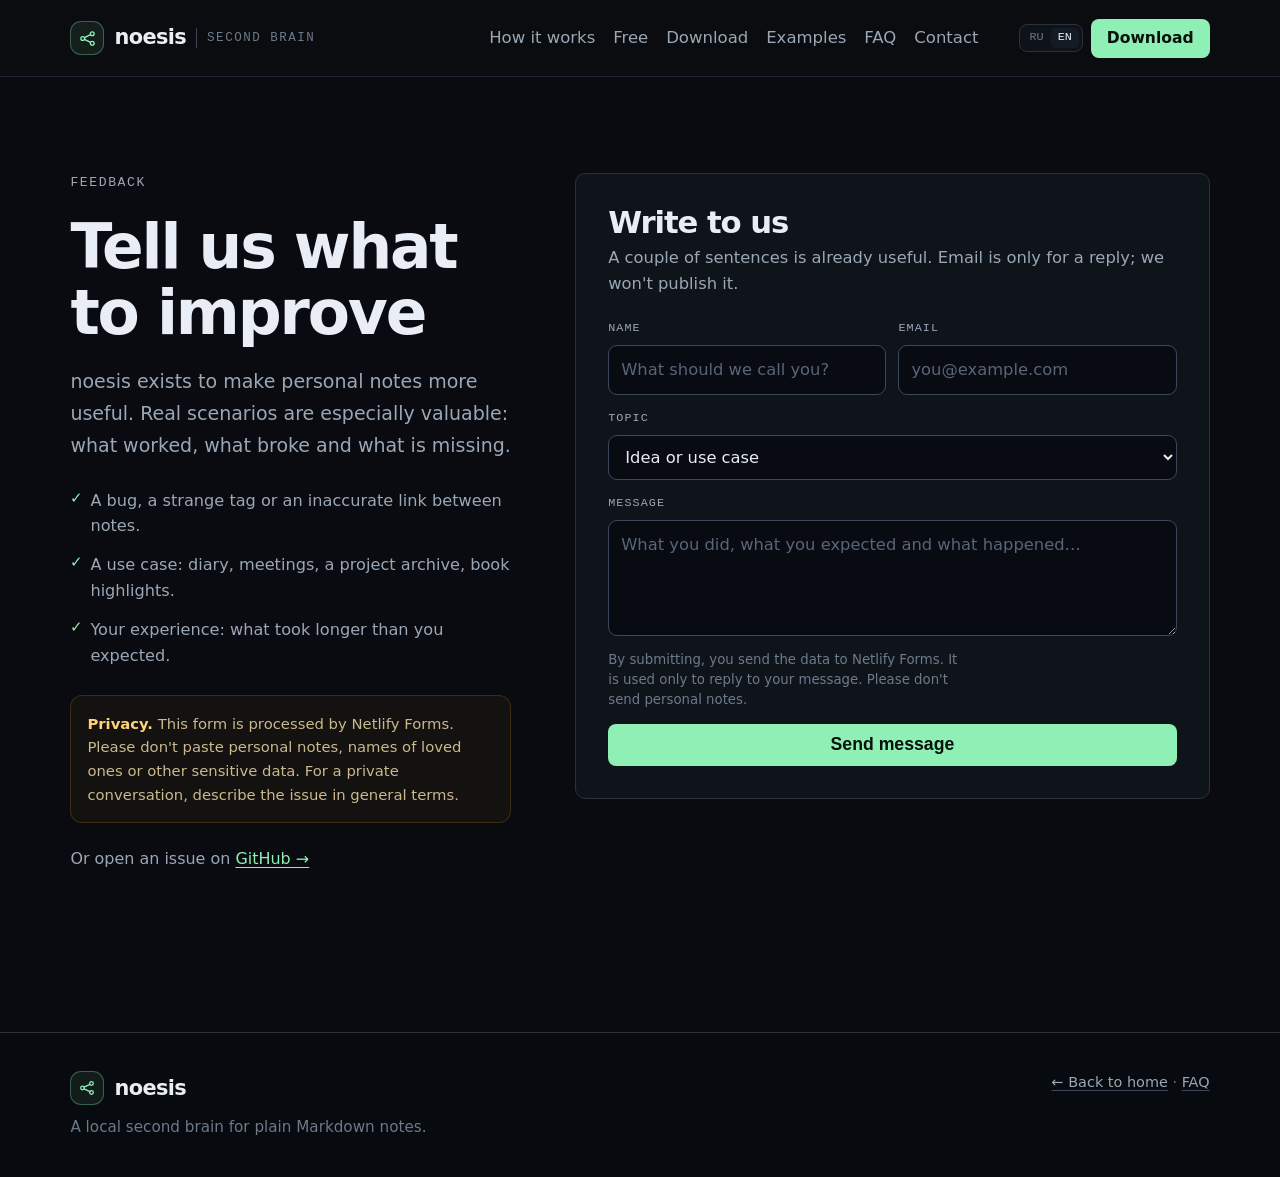
==== landings/feedback.html @ b839b79e "added new multilang landing" ====
<!doctype html>
<html lang="ru">
<head>
  <meta charset="utf-8">
  <meta name="viewport" content="width=device-width, initial-scale=1">
  <meta name="theme-color" content="#0b0d10">
  <title>Обратная связь — noesis</title>
  <meta name="description" content="Оставить отзыв, сообщить об ошибке или предложить сценарий для noesis.">
  <link rel="stylesheet" href="styles.css">
  <script src="app.js" defer></script>
</head>
<body id="top" data-page="feedback">
  <a class="skip" href="#main" data-i18n="common.skip">Перейти к содержанию</a>
  <noscript><div class="i18n-error">Для загрузки контента нужен JavaScript. / JavaScript is required to load this page.</div></noscript>

  <header class="site-header">
    <div class="wrap header-inner">
      <a class="brand" href="index.html" aria-label="noesis — на главную" data-i18n-aria-label="common.brandAria">
        <span class="brand-mark" aria-hidden="true">
          <svg width="19" height="19" viewBox="0 0 24 24" fill="none" stroke="currentColor" stroke-width="1.7" stroke-linecap="round" stroke-linejoin="round">
            <circle cx="6" cy="12" r="2.4"></circle>
            <circle cx="18" cy="6" r="2.4"></circle>
            <circle cx="18" cy="18" r="2.4"></circle>
            <path d="M8.2 10.9 15.8 7.1M8.2 13.1l7.6 3.8"></path>
          </svg>
        </span>
        <span class="brand-name">noesis</span>
        <span class="brand-sub" data-i18n="common.brandSub">второй мозг</span>
      </a>

      <nav class="nav" aria-label="Основная навигация" data-i18n-aria-label="common.navAria">
        <a href="index.html#how" data-i18n="common.nav.how">Как работает</a>
        <a href="index.html#free" data-i18n="common.nav.free">Бесплатно</a>
        <a href="index.html#downloads" data-i18n="common.nav.download">Скачать</a>
        <a href="index.html#examples" data-i18n="common.nav.examples">Примеры</a>
        <a href="index.html#faq" data-i18n="common.nav.faq">FAQ</a>
        <a href="feedback.html" aria-current="page" data-i18n="common.nav.contact">Связаться</a>
      </nav>

      <div class="header-actions">
        <div class="lang-switch" role="group" aria-label="Язык / Language" data-i18n-aria-label="common.langAria">
          <button type="button" data-lang="ru" lang="ru">RU</button>
          <button type="button" data-lang="en" lang="en">EN</button>
        </div>
        <a class="btn btn-small header-cta" href="index.html#downloads" data-i18n="common.header.download">Скачать</a>
      </div>
    </div>
  </header>

  <main id="main">
    <section class="feedback-page-hero wrap">
      <div class="feedback-layout">
        <aside class="feedback-aside">
          <div class="eyebrow" data-i18n="feedback.eyebrow">обратная связь</div>
          <h1 data-i18n="feedback.title">Расскажите, что улучшить</h1>
          <p data-i18n="feedback.body">noesis делается для того, чтобы личные заметки становились полезнее.</p>

          <ul class="feedback-points">
            <li data-i18n="feedback.points.0">Ошибка, странный тег или неточная связь между заметками.</li>
            <li data-i18n="feedback.points.1">Идея сценария: дневник, встречи, архив проекта, книжные выписки.</li>
            <li data-i18n="feedback.points.2">Опыт использования: что заняло больше времени, чем ожидали.</li>
          </ul>

          <div class="feedback-note" data-i18n="feedback.privacyNote"><strong>Приватность.</strong> Форма отправляется через Netlify Forms.</div>

          <p class="feedback-github" data-i18n="feedback.github">Или откройте issue в GitHub →</p>
        </aside>

        <div class="feedback-card">
          <h2 data-i18n="feedback.cardTitle">Написать нам</h2>
          <p data-i18n="feedback.cardBody">Пара предложений — уже полезно.</p>

          <form class="feedback-form feedback-form--page" name="feedback" method="POST" data-netlify="true" netlify-honeypot="bot-field" action="/thanks.html">
            <input type="hidden" name="form-name" value="feedback">
            <input type="hidden" name="language" value="ru">
            <p hidden><label>Don't fill this out: <input name="bot-field" tabindex="-1" autocomplete="off"></label></p>

            <div class="form-grid">
              <label class="field"><span class="field-label" data-i18n="feedback.form.name">Имя</span><input type="text" name="name" autocomplete="name" placeholder="Как к вам обращаться" data-i18n-placeholder="feedback.form.namePlaceholder" required></label>
              <label class="field"><span class="field-label" data-i18n="feedback.form.email">Email</span><input type="email" name="email" autocomplete="email" placeholder="you@example.com" data-i18n-placeholder="feedback.form.emailPlaceholder" required></label>
            </div>

            <label class="field">
              <span class="field-label" data-i18n="feedback.form.topic">Тема</span>
              <select name="topic">
                <option value="idea" data-i18n="feedback.form.topics.0">Идея или сценарий</option>
                <option value="bug" data-i18n="feedback.form.topics.1">Ошибка</option>
                <option value="privacy" data-i18n="feedback.form.topics.2">Приватность и данные</option>
                <option value="other" data-i18n="feedback.form.topics.3">Другое</option>
              </select>
            </label>

            <label class="field">
              <span class="field-label" data-i18n="feedback.form.message">Сообщение</span>
              <textarea name="message" maxlength="4000" placeholder="Что вы делали, что ожидали и что получилось…" data-i18n-placeholder="feedback.form.messagePlaceholder" required></textarea>
            </label>

            <div class="form-footer">
              <p data-i18n="feedback.form.note">Отправляя форму, вы передаёте данные в Netlify Forms.</p>
              <button class="btn" type="submit" data-i18n="feedback.form.send">Отправить сообщение</button>
            </div>
          </form>
        </div>
      </div>
    </section>
  </main>

  <footer class="site-footer">
    <div class="wrap footer-inner">
      <div class="footer-brand">
        <a class="brand" href="index.html">
          <span class="brand-mark" aria-hidden="true">
            <svg width="18" height="18" viewBox="0 0 24 24" fill="none" stroke="currentColor" stroke-width="1.7" stroke-linecap="round" stroke-linejoin="round">
              <circle cx="6" cy="12" r="2.4"></circle>
              <circle cx="18" cy="6" r="2.4"></circle>
              <circle cx="18" cy="18" r="2.4"></circle>
              <path d="M8.2 10.9 15.8 7.1M8.2 13.1l7.6 3.8"></path>
            </svg>
          </span>
          <span class="brand-name">noesis</span>
        </a>
        <p data-i18n="common.footer.tagline">Локальный второй мозг из обычных Markdown-заметок.</p>
      </div>
      <div class="footer-meta">
        <p data-i18n="feedback.footer.meta"><a href="index.html">← На главную</a> · <a href="index.html#faq">FAQ</a></p>
      </div>
    </div>
  </footer>
</body>
</html>
---- landings/styles.css ----
:root {
      --bg: #090b10;
      --bg-soft: #0d1118;
      --surface: #11161f;
      --surface-2: #151b26;
      --line: #252d3b;
      --line-bright: #354052;
      --text: #e9edf5;
      --muted: #98a4b7;
      --dim: #6f7b8e;
      --violet: #a78bfa;
      --violet-strong: #7c5cff;
      --mint: #6ee7b7;
      --amber: #fbbf24;
      --red: #fb7185;
      --radius: 20px;
      --max: 1140px;
      --mono: ui-monospace, SFMono-Regular, Menlo, Monaco, Consolas, "Liberation Mono", monospace;
      --sans: Inter, ui-sans-serif, system-ui, -apple-system, BlinkMacSystemFont, "Segoe UI", Roboto, "Helvetica Neue", Arial, sans-serif;
    }

    * { box-sizing: border-box; }

    html {
      scroll-behavior: smooth;
      scroll-padding-top: 92px;
    }

    body {
      margin: 0;
      color: var(--text);
      font-family: var(--sans);
      line-height: 1.6;
      background:
        radial-gradient(900px 560px at 12% -8%, rgba(124, 92, 255, .22), transparent 62%),
        radial-gradient(760px 520px at 94% 8%, rgba(110, 231, 183, .10), transparent 60%),
        var(--bg);
      -webkit-font-smoothing: antialiased;
    }

    body::before {
      content: "";
      position: fixed;
      inset: 0;
      pointer-events: none;
      z-index: -1;
      opacity: .3;
      background-image:
        linear-gradient(rgba(255, 255, 255, .025) 1px, transparent 1px),
        linear-gradient(90deg, rgba(255, 255, 255, .025) 1px, transparent 1px);
      background-size: 56px 56px;
      -webkit-mask-image: linear-gradient(to bottom, black, transparent 70%);
      mask-image: linear-gradient(to bottom, black, transparent 70%);
    }

    ::selection { background: rgba(167, 139, 250, .32); }

    a { color: inherit; text-decoration: none; }
    p { margin: 0 0 1em; }
    h1, h2, h3 { margin: 0; line-height: 1.08; letter-spacing: -.035em; }
    h1 { font-size: clamp(2.65rem, 6.1vw, 4.9rem); font-weight: 720; }
    h2 { font-size: clamp(2rem, 4.2vw, 3.15rem); font-weight: 680; }
    h3 { font-size: 1.17rem; font-weight: 650; letter-spacing: -.015em; }
    code, pre { font-family: var(--mono); }

    .wrap {
      width: min(var(--max), calc(100% - 40px));
      margin-inline: auto;
    }

    .skip {
      position: absolute;
      left: 16px;
      top: -80px;
      z-index: 100;
      padding: 10px 14px;
      border-radius: 10px;
      background: var(--text);
      color: var(--bg);
      font-weight: 700;
    }
    .skip:focus { top: 16px; }

    :focus-visible {
      outline: 2px solid var(--violet);
      outline-offset: 3px;
    }

    /* ── header ───────────────────────────────────────────── */

    .site-header {
      position: sticky;
      top: 0;
      z-index: 50;
      border-bottom: 1px solid rgba(37, 45, 59, .75);
      background: rgba(9, 11, 16, .82);
      backdrop-filter: blur(18px);
      -webkit-backdrop-filter: blur(18px);
    }

    .header-inner {
      display: flex;
      align-items: center;
      gap: 28px;
      min-height: 70px;
    }

    .brand {
      display: inline-flex;
      align-items: center;
      gap: 10px;
      min-width: max-content;
    }

    .brand-mark {
      display: grid;
      place-items: center;
      width: 34px;
      height: 34px;
      border: 1px solid rgba(167, 139, 250, .34);
      border-radius: 11px;
      background: linear-gradient(145deg, rgba(167, 139, 250, .18), rgba(110, 231, 183, .08));
      color: var(--violet);
    }

    .brand-name {
      font-size: 1.1rem;
      font-weight: 750;
      letter-spacing: -.03em;
    }

    .brand-sub {
      padding-left: 10px;
      border-left: 1px solid var(--line-bright);
      color: var(--dim);
      font-family: var(--mono);
      font-size: .66rem;
      letter-spacing: .12em;
      text-transform: uppercase;
    }

    .nav {
      display: none;
      align-items: center;
      gap: 24px;
      margin-left: auto;
      color: var(--muted);
      font-size: .87rem;
    }

    .nav a { transition: color .18s ease; }
    .nav a:hover { color: var(--text); }

    @media (max-width: 1120px) and (min-width: 1000px) {
      .nav { gap: 12px; font-size: .78rem; }
    }

    .header-actions {
      display: flex;
      align-items: center;
      gap: 8px;
      margin-left: auto;
    }

    .header-inner--simple .header-actions { margin-left: auto; }

    .header-cta { margin-left: 0; }

    .lang-switch {
      display: inline-flex;
      align-items: center;
      padding: 3px;
      border: 1px solid var(--line);
      border-radius: 8px;
      background: rgba(17, 22, 31, .7);
      color: var(--dim);
      font-family: var(--mono);
      font-size: .62rem;
      letter-spacing: .05em;
    }

    .lang-switch a,
    .lang-switch span {
      display: inline-block;
      padding: 4px 7px;
      border-radius: 5px;
      line-height: 1;
    }

    .lang-switch a:hover { color: var(--text); }

    .lang-switch [aria-current="page"] {
      background: var(--surface-2);
      color: var(--text);
    }

    .header-contact-icon {
      display: none;
      place-items: center;
      width: 35px;
      height: 35px;
      border: 1px solid var(--line);
      border-radius: 9px;
      background: rgba(17, 22, 31, .7);
      color: var(--muted);
      transition: color .18s ease, border-color .18s ease;
    }

    .header-contact-icon:hover { color: var(--text); border-color: var(--line-bright); }

    @media (min-width: 1000px) {
      .nav { display: flex; }
      .header-actions { margin-left: 18px; }
    }

    @media (max-width: 999px) {
      .header-contact-icon { display: grid; }
    }

    /* ── buttons ─────────────────────────────────────────── */

    .btn {
      display: inline-flex;
      align-items: center;
      justify-content: center;
      gap: 9px;
      min-height: 47px;
      padding: 0 20px;
      border: 1px solid transparent;
      border-radius: 12px;
      background: linear-gradient(135deg, var(--violet), #8b76ff 58%, #7dd3fc);
      color: #0b0713;
      box-shadow: 0 14px 40px -18px rgba(167, 139, 250, .75);
      font-size: .93rem;
      font-weight: 750;
      transition: transform .18s ease, box-shadow .18s ease, background .18s ease;
    }

    .btn:hover {
      transform: translateY(-2px);
      box-shadow: 0 20px 46px -18px rgba(167, 139, 250, .9);
    }

    .btn-ghost {
      border-color: var(--line-bright);
      background: rgba(17, 22, 31, .7);
      box-shadow: none;
      color: var(--text);
    }

    .btn-ghost:hover {
      border-color: #4a586d;
      background: var(--surface-2);
    }

    .btn-small {
      min-height: 39px;
      padding: 0 15px;
      border-radius: 10px;
      font-size: .82rem;
    }

    /* ── hero ────────────────────────────────────────────── */

    .hero {
      display: grid;
      grid-template-columns: minmax(0, 1.04fr) minmax(0, .96fr);
      gap: clamp(34px, 6vw, 76px);
      align-items: center;
      padding-block: clamp(58px, 8vw, 104px) clamp(48px, 7vw, 86px);
    }

    .eyebrow {
      display: flex;
      align-items: center;
      gap: 9px;
      margin-bottom: 20px;
      color: var(--muted);
      font-family: var(--mono);
      font-size: .69rem;
      letter-spacing: .12em;
      text-transform: uppercase;
    }

    .pulse {
      width: 7px;
      height: 7px;
      border-radius: 50%;
      background: var(--mint);
      box-shadow: 0 0 0 4px rgba(110, 231, 183, .1);
    }

    .hero h1 em {
      font-style: normal;
      background: linear-gradient(100deg, var(--violet) 5%, #d8ccff 48%, var(--mint));
      -webkit-background-clip: text;
      background-clip: text;
      color: transparent;
    }

    .lead {
      max-width: 610px;
      margin-top: 24px;
      color: var(--muted);
      font-size: clamp(1.03rem, 1.7vw, 1.2rem);
      line-height: 1.7;
    }

    .hero-actions {
      display: flex;
      flex-wrap: wrap;
      gap: 12px;
      margin-top: 30px;
    }

    .hero-points {
      display: flex;
      flex-wrap: wrap;
      gap: 9px 20px;
      margin: 28px 0 0;
      padding: 0;
      color: var(--dim);
      font-size: .8rem;
      list-style: none;
    }

    .hero-points li { display: flex; align-items: center; gap: 7px; }
    .hero-points li::before { content: "✓"; color: var(--mint); font-family: var(--mono); }

    .hero-visual { position: relative; }

    .hero-visual::before {
      content: "";
      position: absolute;
      inset: 14% 6% 4%;
      border-radius: 50%;
      background: rgba(124, 92, 255, .2);
      filter: blur(64px);
      z-index: -1;
    }

    .window {
      overflow: hidden;
      border: 1px solid var(--line);
      border-radius: 19px;
      background: linear-gradient(180deg, rgba(23, 29, 41, .94), rgba(11, 15, 22, .96));
      box-shadow: 0 40px 100px -42px rgba(0, 0, 0, .95), inset 0 1px 0 rgba(255, 255, 255, .04);
    }

    .window-bar {
      display: flex;
      align-items: center;
      gap: 12px;
      min-height: 43px;
      padding: 0 14px;
      border-bottom: 1px solid var(--line);
      background: rgba(255, 255, 255, .018);
    }

    .dots { display: flex; gap: 5px; }
    .dots i {
      display: block;
      width: 7px;
      height: 7px;
      border-radius: 50%;
      background: #3d4759;
    }

    .window-path {
      overflow: hidden;
      color: var(--dim);
      font-family: var(--mono);
      font-size: .68rem;
      text-overflow: ellipsis;
      white-space: nowrap;
    }

    .badge-local {
      margin-left: auto;
      padding: 3px 7px;
      border: 1px solid rgba(110, 231, 183, .2);
      border-radius: 6px;
      color: var(--mint);
      font-family: var(--mono);
      font-size: .6rem;
      letter-spacing: .08em;
      text-transform: uppercase;
    }

    .window-body { padding: 22px; }

    .preview-tags {
      display: flex;
      flex-wrap: wrap;
      gap: 6px;
      margin-bottom: 16px;
    }

    .preview-tags span,
    .tag {
      padding: 3px 8px;
      border: 1px solid rgba(167, 139, 250, .18);
      border-radius: 6px;
      background: rgba(167, 139, 250, .09);
      color: #c9baff;
      font-family: var(--mono);
      font-size: .65rem;
    }

    .preview-title { margin-bottom: 10px; color: #f4f7fc; font-size: 1.05rem; }
    .preview-text { margin: 0; color: var(--muted); font-size: .82rem; line-height: 1.65; }

    .preview-rule { height: 1px; margin: 18px 0 15px; background: var(--line); }

    .preview-label {
      margin-bottom: 10px;
      color: var(--dim);
      font-family: var(--mono);
      font-size: .68rem;
    }

    .preview-links {
      display: grid;
      gap: 9px;
      margin: 0;
      padding: 0;
      list-style: none;
      color: var(--dim);
      font-size: .72rem;
      line-height: 1.5;
    }

    .preview-links span {
      color: var(--mint);
      font-family: var(--mono);
      font-size: .68rem;
      overflow-wrap: anywhere;
    }

    .float-badge {
      position: absolute;
      z-index: 2;
      display: none;
      align-items: center;
      gap: 8px;
      padding: 9px 12px;
      border: 1px solid var(--line-bright);
      border-radius: 10px;
      background: rgba(15, 20, 29, .92);
      box-shadow: 0 16px 36px -20px #000;
      color: var(--muted);
      font-family: var(--mono);
      font-size: .67rem;
      backdrop-filter: blur(10px);
    }

    .float-badge strong { color: var(--mint); font-size: .8rem; }
    .float-badge-top { top: -20px; right: -14px; }
    .float-badge-bottom { bottom: -18px; left: -24px; }
    .dot-green { width: 6px; height: 6px; border-radius: 50%; background: var(--mint); }

    @media (min-width: 900px) { .float-badge { display: inline-flex; } }

    /* ── strip ───────────────────────────────────────────── */

    .strip { border-block: 1px solid var(--line); background: rgba(13, 17, 24, .55); }

    .strip-inner {
      display: flex;
      flex-wrap: wrap;
      align-items: center;
      gap: 10px 26px;
      min-height: 64px;
      color: var(--dim);
      font-family: var(--mono);
      font-size: .69rem;
      letter-spacing: .05em;
    }

    .strip-inner span:first-child { color: var(--text); }
    .strip-inner span + span { position: relative; }
    .strip-inner span + span::before {
      content: "·";
      position: absolute;
      left: -15px;
      color: #3d4759;
    }

    /* ── shared section ──────────────────────────────────── */

    .section { padding-block: clamp(66px, 8.5vw, 108px); }

    .section-head {
      max-width: 790px;
      margin-bottom: clamp(30px, 5vw, 48px);
    }

    .section-head .eyebrow { margin-bottom: 16px; }
    .section-sub {
      max-width: 650px;
      margin-top: 18px;
      color: var(--muted);
      font-size: 1.02rem;
      line-height: 1.7;
    }

    .card {
      border: 1px solid var(--line);
      border-radius: var(--radius);
      background: linear-gradient(180deg, rgba(22, 28, 39, .85), rgba(14, 18, 26, .78));
      box-shadow: inset 0 1px 0 rgba(255, 255, 255, .025);
      padding: 26px;
    }

    /* ── steps ───────────────────────────────────────────── */

    .steps {
      display: grid;
      grid-template-columns: repeat(3, minmax(0, 1fr));
      gap: 16px;
    }

    .step { position: relative; overflow: hidden; }

    .step::after {
      content: "";
      position: absolute;
      right: -40px;
      top: -50px;
      width: 130px;
      height: 130px;
      border-radius: 50%;
      background: rgba(167, 139, 250, .07);
      filter: blur(10px);
    }

    .step-num {
      display: block;
      margin-bottom: 34px;
      color: var(--violet);
      font-family: var(--mono);
      font-size: .72rem;
      letter-spacing: .15em;
    }

    .step h3 { margin-bottom: 11px; }
    .step p { margin-bottom: 18px; color: var(--muted); font-size: .9rem; line-height: 1.65; }
    .step code { color: #cfd6e3; font-size: .82em; }

    .mini-code {
      display: inline-block;
      padding: 5px 8px;
      border: 1px solid var(--line);
      border-radius: 7px;
      background: #090c12;
      color: var(--mint);
      font-family: var(--mono);
      font-size: .68rem;
    }

    .pair-note {
      display: flex;
      gap: 12px;
      margin-top: 18px;
      padding: 15px 18px;
      border: 1px solid rgba(167, 139, 250, .18);
      border-radius: 12px;
      background: rgba(167, 139, 250, .055);
      color: var(--muted);
      font-size: .84rem;
    }

    .pair-note strong { color: var(--text); }

    /* ── free ────────────────────────────────────────────── */

    .free-grid {
      display: grid;
      grid-template-columns: minmax(0, 1.12fr) minmax(0, .88fr);
      gap: clamp(30px, 6vw, 70px);
      align-items: center;
    }

    .free-copy p { max-width: 620px; color: var(--muted); }

    .free-list {
      display: grid;
      gap: 18px;
      margin-top: 30px;
    }

    .free-item { display: flex; gap: 13px; }
    .check {
      display: grid;
      flex: 0 0 auto;
      place-items: center;
      width: 23px;
      height: 23px;
      margin-top: 2px;
      border: 1px solid rgba(110, 231, 183, .25);
      border-radius: 50%;
      background: rgba(110, 231, 183, .08);
      color: var(--mint);
      font-size: .7rem;
      font-weight: 800;
    }
    .free-item strong { display: block; margin-bottom: 3px; font-size: .93rem; }
    .free-item p { margin: 0; color: var(--dim); font-size: .84rem; line-height: 1.55; }

    .price-panel {
      position: relative;
      overflow: hidden;
      padding: 30px;
      border: 1px solid rgba(167, 139, 250, .3);
      border-radius: 24px;
      background:
        radial-gradient(360px 220px at 90% 0%, rgba(110, 231, 183, .12), transparent 65%),
        linear-gradient(155deg, rgba(124, 92, 255, .17), rgba(17, 22, 31, .95) 65%);
      box-shadow: 0 30px 80px -50px rgba(124, 92, 255, .8);
    }

    .price-panel::before {
      content: "";
      position: absolute;
      right: -40px;
      top: -50px;
      width: 160px;
      height: 160px;
      border-radius: 50%;
      border: 1px solid rgba(167, 139, 250, .22);
    }

    .price-kicker {
      color: var(--muted);
      font-family: var(--mono);
      font-size: .67rem;
      letter-spacing: .12em;
      text-transform: uppercase;
    }

    .price {
      margin: 8px 0 4px;
      background: linear-gradient(100deg, #fff, var(--mint));
      -webkit-background-clip: text;
      background-clip: text;
      color: transparent;
      font-size: clamp(4rem, 8vw, 6rem);
      font-weight: 760;
      letter-spacing: -.07em;
      line-height: 1;
    }

    .price-sub { color: var(--muted); font-size: .87rem; }

    .price-lines {
      display: grid;
      gap: 11px;
      margin: 26px 0 0;
      padding: 22px 0 0;
      border-top: 1px solid var(--line);
      list-style: none;
      font-size: .82rem;
    }

    .price-lines li { display: flex; justify-content: space-between; gap: 16px; color: var(--muted); }
    .price-lines b { color: var(--text); font-weight: 600; }
    .price-lines .zero { color: var(--mint); font-family: var(--mono); }

    .callout {
      display: flex;
      gap: 12px;
      margin-top: 24px;
      padding: 15px 17px;
      border: 1px solid rgba(251, 191, 36, .18);
      border-radius: 12px;
      background: rgba(251, 191, 36, .055);
      color: #cbb98c;
      font-size: .8rem;
      line-height: 1.6;
    }

    .callout strong { color: var(--amber); }
    .callout code { color: #e8d7ae; font-size: .9em; }

    /* ── privacy & one click ─────────────────────────────── */

    .privacy-grid {
      display: grid;
      grid-template-columns: repeat(2, minmax(0, 1fr));
      gap: 18px;
    }

    .privacy-card,
    .oneclick-card {
      position: relative;
      overflow: hidden;
      padding: clamp(24px, 3vw, 32px);
      border: 1px solid var(--line);
      border-radius: 24px;
    }

    .privacy-card {
      background:
        radial-gradient(620px 320px at 0% 0%, rgba(110, 231, 183, .09), transparent 62%),
        linear-gradient(180deg, rgba(20, 27, 33, .88), rgba(13, 18, 24, .82));
    }

    .oneclick-card {
      background:
        radial-gradient(620px 320px at 100% 0%, rgba(167, 139, 250, .12), transparent 62%),
        linear-gradient(180deg, rgba(24, 24, 38, .9), rgba(13, 17, 25, .84));
    }

    .privacy-kicker,
    .oneclick-kicker {
      color: var(--mint);
      font-family: var(--mono);
      font-size: .64rem;
      letter-spacing: .12em;
      text-transform: uppercase;
    }

    .oneclick-kicker { color: var(--violet); }

    .privacy-card h3,
    .oneclick-card h3 {
      margin: 12px 0 10px;
      font-size: clamp(1.35rem, 2.5vw, 1.7rem);
    }

    .privacy-card > p,
    .oneclick-card > p {
      margin: 0;
      color: var(--muted);
      font-size: .9rem;
      line-height: 1.65;
    }

    .privacy-points {
      display: grid;
      gap: 12px;
      margin: 24px 0 0;
      padding: 0;
      list-style: none;
      color: var(--muted);
      font-size: .85rem;
    }

    .privacy-points li { position: relative; padding-left: 20px; }
    .privacy-points li::before {
      content: "✓";
      position: absolute;
      left: 0;
      top: 0;
      color: var(--mint);
      font-family: var(--mono);
      font-size: .78rem;
    }

    .privacy-status {
      display: flex;
      align-items: center;
      gap: 8px;
      margin-top: 24px;
      padding-top: 17px;
      border-top: 1px solid var(--line);
      color: var(--mint);
      font-family: var(--mono);
      font-size: .65rem;
      line-height: 1.5;
    }

    .privacy-status::before {
      content: "";
      flex: 0 0 auto;
      width: 6px;
      height: 6px;
      border-radius: 50%;
      background: var(--mint);
      box-shadow: 0 0 0 4px rgba(110, 231, 183, .08);
    }

    .demo {
      margin: 22px 0 24px;
      padding: 14px;
      border: 1px solid var(--line);
      border-radius: 14px;
      background: #080b11;
      box-shadow: inset 0 1px 0 rgba(255, 255, 255, .03);
    }

    .demo-bar {
      display: flex;
      align-items: center;
      justify-content: space-between;
      gap: 12px;
      margin-bottom: 12px;
      color: var(--dim);
      font-family: var(--mono);
      font-size: .6rem;
    }

    .demo-live { color: var(--mint); }
    .demo-live::before {
      content: "";
      display: inline-block;
      width: 6px;
      height: 6px;
      margin-right: 6px;
      border-radius: 50%;
      background: var(--mint);
      vertical-align: 1px;
    }

    .demo-button {
      display: flex;
      align-items: center;
      justify-content: space-between;
      gap: 16px;
      padding: 14px 16px;
      border-radius: 10px;
      background: linear-gradient(135deg, var(--violet), #8b76ff 58%, #7dd3fc);
      color: #0b0713;
      box-shadow: 0 14px 32px -18px rgba(167, 139, 250, .8);
      font-size: .84rem;
      font-weight: 750;
    }

    .demo-button small {
      font-family: var(--mono);
      font-size: .54rem;
      font-weight: 650;
      letter-spacing: .1em;
      opacity: .7;
      text-transform: uppercase;
    }

    .demo-flow {
      display: flex;
      flex-wrap: wrap;
      align-items: center;
      gap: 7px;
      margin-top: 12px;
      color: var(--dim);
      font-family: var(--mono);
      font-size: .61rem;
    }

    .demo-flow b { color: var(--mint); font-weight: 500; }
    .demo-flow .arrow { color: #4a586d; }

    .oneclick-code {
      margin-top: 20px;
      padding: 11px 13px;
      border: 1px solid var(--line);
      border-radius: 9px;
      background: #080b11;
      color: var(--muted);
      font-family: var(--mono);
      font-size: .65rem;
      line-height: 1.6;
      overflow-wrap: anywhere;
    }

    .oneclick-code b { color: var(--mint); font-weight: 500; }

    /* ── examples ────────────────────────────────────────── */

    .example-card {
      padding: clamp(20px, 3vw, 30px);
      border: 1px solid var(--line);
      border-radius: 24px;
      background:
        radial-gradient(700px 300px at 100% 0%, rgba(167, 139, 250, .06), transparent 60%),
        rgba(15, 20, 29, .72);
    }

    .example-card + .example-card { margin-top: 20px; }

    .example-head { max-width: 780px; margin-bottom: 24px; }
    .example-head .badge {
      display: inline-block;
      margin-bottom: 13px;
      padding: 4px 8px;
      border: 1px solid rgba(110, 231, 183, .18);
      border-radius: 6px;
      background: rgba(110, 231, 183, .06);
      color: var(--mint);
      font-family: var(--mono);
      font-size: .63rem;
      letter-spacing: .08em;
      text-transform: uppercase;
    }
    .example-head h3 { margin-bottom: 9px; font-size: clamp(1.35rem, 2.7vw, 1.85rem); }
    .example-head p { margin: 0; color: var(--muted); font-size: .92rem; }

    .compare {
      display: grid;
      grid-template-columns: repeat(2, minmax(0, 1fr));
      gap: 16px;
    }

    .compare-title {
      display: flex;
      align-items: center;
      justify-content: space-between;
      gap: 12px;
      margin-bottom: 8px;
      color: var(--dim);
      font-family: var(--mono);
      font-size: .65rem;
      letter-spacing: .09em;
      text-transform: uppercase;
    }

    .tag-small {
      padding: 2px 6px;
      border: 1px solid rgba(110, 231, 183, .18);
      border-radius: 5px;
      color: var(--mint);
      font-size: .55rem;
      letter-spacing: .04em;
      text-transform: none;
    }

    .code {
      min-height: 100%;
      margin: 0;
      padding: 18px;
      overflow: auto;
      border: 1px solid #202837;
      border-radius: 13px;
      background: #080b11;
      color: #c7d1e0;
      font-size: .75rem;
      line-height: 1.75;
      tab-size: 2;
      white-space: pre-wrap;
      overflow-wrap: anywhere;
    }

    .code .muted { color: #667287; }
    .code .key { color: #c4b5fd; }
    .code .tag-word { color: var(--mint); }
    .code .link { color: #93c5fd; }
    .code .heading { color: #f1f5fb; font-weight: 700; }

    .after-note {
      margin: 10px 2px 0;
      color: var(--dim);
      font-size: .72rem;
    }

    .eval-grid {
      display: grid;
      grid-template-columns: minmax(0, .92fr) minmax(0, 1.08fr);
      gap: 16px;
    }

    .eval-note,
    .eval-result {
      padding: 20px;
      border: 1px solid var(--line);
      border-radius: 14px;
      background: #0b0f16;
    }

    .eval-note .note-label {
      margin-bottom: 12px;
      color: var(--dim);
      font-family: var(--mono);
      font-size: .64rem;
    }

    .eval-note p { margin: 0; color: #b9c3d3; font-size: .84rem; line-height: 1.7; }
    .eval-note .draft { color: var(--dim); }

    .eval-result {
      border-color: rgba(251, 191, 36, .2);
      background:
        radial-gradient(400px 200px at 100% 0%, rgba(251, 191, 36, .075), transparent 65%),
        #0b0f16;
    }

    .eval-top {
      display: flex;
      align-items: center;
      justify-content: space-between;
      gap: 14px;
      margin-bottom: 16px;
    }

    .eval-top span:first-child {
      color: var(--dim);
      font-family: var(--mono);
      font-size: .63rem;
      letter-spacing: .1em;
      text-transform: uppercase;
    }

    .rating {
      padding: 4px 9px;
      border: 1px solid rgba(251, 191, 36, .26);
      border-radius: 999px;
      background: rgba(251, 191, 36, .08);
      color: var(--amber);
      font-family: var(--mono);
      font-size: .64rem;
    }

    .eval-result h4 { margin: 0 0 14px; font-size: 1rem; letter-spacing: -.01em; }

    .eval-field + .eval-field { margin-top: 14px; }
    .eval-field b {
      display: block;
      margin-bottom: 4px;
      color: var(--dim);
      font-family: var(--mono);
      font-size: .61rem;
      letter-spacing: .09em;
      text-transform: uppercase;
    }
    .eval-field p { margin: 0; color: #c2cbd9; font-size: .82rem; line-height: 1.62; }
    .eval-field .accent { color: var(--mint); }

    .chain {
      display: flex;
      flex-wrap: wrap;
      align-items: center;
      gap: 10px;
    }

    .chain-node {
      flex: 1 1 180px;
      padding: 13px 14px;
      border: 1px solid var(--line);
      border-radius: 11px;
      background: rgba(20, 26, 37, .8);
      font-size: .8rem;
      line-height: 1.4;
    }

    .chain-node small {
      display: block;
      margin-top: 4px;
      color: var(--dim);
      font-family: var(--mono);
      font-size: .61rem;
    }

    .chain-arrow { color: var(--violet); font-family: var(--mono); font-size: .82rem; }

    /* ── scenarios ───────────────────────────────────────── */

    .scenario-grid {
      display: grid;
      grid-template-columns: repeat(3, minmax(0, 1fr));
      gap: 14px;
    }

    .scenario-card { padding: 22px; }
    .scenario-card .mini-label {
      margin-bottom: 28px;
      color: var(--violet);
      font-family: var(--mono);
      font-size: .64rem;
      letter-spacing: .1em;
    }
    .scenario-card h3 { margin-bottom: 8px; font-size: 1rem; }
    .scenario-card p { margin: 0; color: var(--dim); font-size: .82rem; line-height: 1.6; }

    /* ── quickstart ──────────────────────────────────────── */

    .quickstart-grid {
      display: grid;
      grid-template-columns: minmax(0, .8fr) minmax(0, 1.2fr);
      gap: clamp(30px, 5vw, 56px);
      align-items: start;
    }

    .quickstart-copy p { color: var(--muted); }

    .requirements {
      display: flex;
      flex-wrap: wrap;
      gap: 7px;
      margin: 22px 0;
    }

    .requirements span {
      padding: 5px 9px;
      border: 1px solid var(--line);
      border-radius: 7px;
      color: var(--muted);
      font-family: var(--mono);
      font-size: .65rem;
    }

    .terminal {
      overflow: hidden;
      border: 1px solid var(--line);
      border-radius: 16px;
      background: #070a0f;
      box-shadow: 0 32px 80px -46px #000;
    }

    .terminal-bar {
      display: flex;
      align-items: center;
      gap: 8px;
      min-height: 39px;
      padding: 0 13px;
      border-bottom: 1px solid var(--line);
      color: var(--dim);
      font-family: var(--mono);
      font-size: .64rem;
    }

    .terminal-bar .dots { margin-right: 4px; }

    .terminal-pre {
      margin: 0;
      padding: 20px;
      overflow: auto;
      color: #c5d0df;
      font-size: .73rem;
      line-height: 1.8;
      white-space: pre-wrap;
      overflow-wrap: anywhere;
    }

    .terminal-pre .comment { color: #5f6b7e; }
    .terminal-pre .cmd { color: var(--mint); }
    .terminal-pre .flag { color: #c4b5fd; }

    .run-row {
      display: flex;
      flex-wrap: wrap;
      align-items: center;
      justify-content: space-between;
      gap: 16px;
      margin-top: 14px;
      padding: 16px 18px;
      border: 1px solid var(--line);
      border-radius: 13px;
      background: rgba(17, 22, 31, .65);
    }

    .run-row p { margin: 3px 0 0; color: var(--dim); font-size: .76rem; }
    .run-row strong { font-size: .86rem; }
    .run-row code {
      padding: 7px 10px;
      border: 1px solid var(--line);
      border-radius: 7px;
      background: #080b11;
      color: var(--mint);
      font-size: .7rem;
    }

    /* ── faq ─────────────────────────────────────────────── */

    .faq { border-top: 1px solid var(--line); }
    .faq details { border-bottom: 1px solid var(--line); }

    .faq summary {
      display: flex;
      align-items: center;
      justify-content: space-between;
      gap: 24px;
      padding: 19px 0;
      cursor: pointer;
      list-style: none;
      font-size: .95rem;
      font-weight: 600;
    }

    .faq summary::-webkit-details-marker { display: none; }
    .faq summary::after {
      content: "+";
      flex: 0 0 auto;
      color: var(--violet);
      font-family: var(--mono);
      font-size: 1.1rem;
      font-weight: 400;
    }
    .faq details[open] summary::after { content: "−"; }

    .faq details p {
      max-width: 850px;
      margin: 0;
      padding: 0 0 20px;
      color: var(--muted);
      font-size: .88rem;
      line-height: 1.7;
    }

    .faq details code { color: #d8ccff; font-size: .92em; }

    /* ── forms & feedback ────────────────────────────────── */

    .footer-feedback {
      display: grid;
      grid-template-columns: minmax(0, .78fr) minmax(0, 1.22fr);
      gap: clamp(26px, 5vw, 64px);
      align-items: start;
      padding-block: clamp(44px, 6vw, 72px);
      border-bottom: 1px solid var(--line);
    }

    .footer-feedback-copy .eyebrow { margin-bottom: 14px; }
    .footer-feedback-copy h2 { margin-bottom: 14px; font-size: clamp(1.8rem, 3.2vw, 2.5rem); }
    .footer-feedback-copy p { max-width: 430px; color: var(--muted); font-size: .91rem; }
    .footer-feedback-copy a {
      color: var(--mint);
      text-decoration: underline;
      text-underline-offset: 3px;
    }

    .feedback-form {
      display: grid;
      gap: 14px;
      padding: clamp(18px, 2.5vw, 26px);
      border: 1px solid var(--line);
      border-radius: var(--radius);
      background:
        radial-gradient(500px 260px at 100% 0%, rgba(167, 139, 250, .07), transparent 64%),
        linear-gradient(180deg, rgba(20, 26, 36, .88), rgba(12, 16, 23, .85));
    }

    .feedback-form--page {
      padding: 0;
      border: 0;
      border-radius: 0;
      background: none;
    }

    .form-grid {
      display: grid;
      grid-template-columns: repeat(2, minmax(0, 1fr));
      gap: 12px;
    }

    .field { display: grid; gap: 7px; }

    .field-label {
      color: var(--muted);
      font-family: var(--mono);
      font-size: .62rem;
      letter-spacing: .09em;
      text-transform: uppercase;
    }

    .field input,
    .field select,
    .field textarea {
      width: 100%;
      padding: 11px 12px;
      border: 1px solid var(--line-bright);
      border-radius: 9px;
      outline: none;
      background: #080b11;
      color: var(--text);
      font: inherit;
      font-size: .86rem;
      transition: border-color .18s ease, box-shadow .18s ease;
    }

    .field input::placeholder,
    .field textarea::placeholder { color: #596579; }

    .field input:focus,
    .field select:focus,
    .field textarea:focus {
      border-color: var(--violet);
      box-shadow: 0 0 0 3px rgba(167, 139, 250, .12);
    }

    .field textarea {
      min-height: 116px;
      resize: vertical;
      line-height: 1.6;
    }

    .form-footer {
      display: flex;
      flex-wrap: wrap;
      align-items: center;
      justify-content: space-between;
      gap: 14px;
    }

    .form-footer p {
      max-width: 360px;
      margin: 0;
      color: var(--dim);
      font-size: .7rem;
      line-height: 1.5;
    }

    .form-footer .btn { min-height: 42px; }

    .feedback-page-hero {
      padding-block: clamp(56px, 8vw, 96px) clamp(28px, 4vw, 44px);
    }

    .feedback-layout {
      display: grid;
      grid-template-columns: minmax(0, .82fr) minmax(0, 1.18fr);
      gap: clamp(28px, 5vw, 64px);
      align-items: start;
      padding-bottom: clamp(60px, 8vw, 100px);
    }

    .feedback-aside h1 {
      margin-bottom: 18px;
      font-size: clamp(2.2rem, 4.8vw, 3.8rem);
    }

    .feedback-aside > p { color: var(--muted); line-height: 1.7; }

    .feedback-points {
      display: grid;
      gap: 13px;
      margin: 26px 0 0;
      padding: 0;
      list-style: none;
      color: var(--muted);
      font-size: .85rem;
    }

    .feedback-points li { position: relative; padding-left: 20px; }
    .feedback-points li::before {
      content: "✓";
      position: absolute;
      left: 0;
      top: 0;
      color: var(--mint);
      font-family: var(--mono);
      font-size: .78rem;
    }

    .feedback-note {
      margin-top: 26px;
      padding: 16px;
      border: 1px solid rgba(251, 191, 36, .16);
      border-radius: 12px;
      background: rgba(251, 191, 36, .045);
      color: #cbb98c;
      font-size: .78rem;
      line-height: 1.6;
    }

    .feedback-note strong { color: var(--amber); }

    .feedback-card {
      padding: clamp(22px, 3vw, 32px);
      border: 1px solid var(--line);
      border-radius: 24px;
      background:
        radial-gradient(620px 300px at 100% 0%, rgba(167, 139, 250, .08), transparent 64%),
        linear-gradient(180deg, rgba(21, 27, 38, .9), rgba(12, 16, 23, .88));
      box-shadow: inset 0 1px 0 rgba(255, 255, 255, .025);
    }

    .feedback-card h2 { margin-bottom: 6px; font-size: clamp(1.35rem, 2.4vw, 1.7rem); }
    .feedback-card > p { margin-bottom: 22px; color: var(--muted); font-size: .86rem; }
    .feedback-card .btn { width: 100%; }

    .thanks-page {
      display: grid;
      place-items: center;
      min-height: calc(100vh - 70px);
      padding-block: 70px;
    }

    .thanks-card {
      width: min(620px, 100%);
      padding: clamp(28px, 5vw, 46px);
      border: 1px solid var(--line);
      border-radius: 26px;
      background:
        radial-gradient(500px 300px at 50% 0%, rgba(110, 231, 183, .1), transparent 65%),
        linear-gradient(180deg, rgba(20, 28, 34, .92), rgba(12, 16, 23, .9));
      text-align: center;
    }

    .thanks-mark {
      display: grid;
      place-items: center;
      width: 58px;
      height: 58px;
      margin: 0 auto 22px;
      border: 1px solid rgba(110, 231, 183, .28);
      border-radius: 18px;
      background: rgba(110, 231, 183, .09);
      color: var(--mint);
      font-family: var(--mono);
      font-size: 1.4rem;
    }

    .thanks-card h1 { margin-bottom: 14px; font-size: clamp(2rem, 5vw, 3.2rem); }
    .thanks-card p { color: var(--muted); font-size: .92rem; line-height: 1.7; }

    .thanks-actions {
      display: flex;
      flex-wrap: wrap;
      justify-content: center;
      gap: 12px;
      margin-top: 26px;
    }

    /* ── footer ──────────────────────────────────────────── */

    .site-footer {
      border-top: 1px solid var(--line);
      background: rgba(8, 10, 15, .7);
    }

    .footer-inner {
      display: flex;
      flex-wrap: wrap;
      justify-content: space-between;
      gap: 26px;
      padding-block: 38px;
    }

    .footer-brand p { max-width: 380px; margin: 9px 0 0; color: var(--dim); font-size: .8rem; }
    .footer-meta { max-width: 430px; color: var(--dim); font-size: .76rem; line-height: 1.65; }
    .footer-meta a { color: var(--muted); text-decoration: underline; text-decoration-color: var(--line-bright); text-underline-offset: 3px; }
    .footer-meta a:hover { color: var(--text); }

    /* ── animation ───────────────────────────────────────── */

    @media (prefers-reduced-motion: no-preference) {
      .hero-copy,
      .hero-visual {
        animation: rise .7s cubic-bezier(.2, .7, .2, 1) both;
      }
      .hero-visual { animation-delay: .12s; }
      .pulse { animation: pulse 2.4s ease-in-out infinite; }
    }

    @keyframes rise {
      from { opacity: 0; transform: translateY(16px); }
      to { opacity: 1; transform: translateY(0); }
    }

    @keyframes pulse {
      0%, 100% { box-shadow: 0 0 0 4px rgba(110, 231, 183, .08); }
      50% { box-shadow: 0 0 0 7px rgba(110, 231, 183, .02); }
    }

    /* ── responsive ──────────────────────────────────────── */

    @media (max-width: 900px) {
      .hero { grid-template-columns: 1fr; }
      .hero-visual { max-width: 680px; }
      .free-grid,
      .quickstart-grid,
      .privacy-grid,
      .footer-feedback,
      .feedback-layout,
      .form-grid { grid-template-columns: 1fr; }
      .free-grid { gap: 38px; }
      .footer-feedback { gap: 28px; }
      .steps,
      .scenario-grid { grid-template-columns: repeat(2, minmax(0, 1fr)); }
      .compare { grid-template-columns: 1fr; }
      .eval-grid { grid-template-columns: 1fr; }
      .price-panel { max-width: 520px; }
    }

    @media (max-width: 620px) {
      .wrap { width: min(var(--max), calc(100% - 28px)); }
      .brand-sub { display: none; }
      .header-inner { min-height: 62px; gap: 14px; }
      .hero { padding-block: 46px 58px; }
      .hero-actions .btn { width: 100%; }
      .hero-points { display: grid; gap: 7px; }
      .steps,
      .scenario-grid { grid-template-columns: 1fr; }
      .step-num { margin-bottom: 20px; }
      .section { padding-block: 58px; }
      .run-row { align-items: flex-start; flex-direction: column; }
      .run-row code { width: 100%; overflow-x: auto; }
      .footer-feedback { padding-block: 42px; }
      .feedback-form { padding: 16px; }
      .form-footer { align-items: flex-start; flex-direction: column; }
      .form-footer .btn { width: 100%; }
      .feedback-page-hero { padding-block: 44px 20px; }
      .feedback-layout { padding-bottom: 56px; }
      .footer-inner { padding-block: 30px; }
    }

    @media (max-width: 370px) {
      .header-actions { gap: 6px; }
      .header-cta { display: none; }
    }

    /* ── 2026 refresh: wider, larger, simpler ────────────── */

    :root {
      --max: 1900px;
      --radius: 10px;
      --surface: #0f141b;
      --surface-2: #141b24;
      --line: #28313d;
      --line-bright: #3c4859;
      --muted: #9aa7b6;
      --dim: #6d7a8a;
      --violet: #8ff0b5;
      --violet-strong: #6ee7b7;
      --mint: #8ff0b5;
      --amber: #ffd479;
    }

    html { font-size: clamp(17px, .32vw + 15.8px, 19px); }

    body { background: var(--bg); }
    body::before { opacity: .18; background-size: 48px 48px; }

    .wrap {
      width: min(var(--max), calc(100% - clamp(40px, 11vw, 280px)));
    }

    .site-header { background: rgba(11, 13, 16, .95); }
    .header-inner { min-height: 76px; gap: 22px; }
    .nav { gap: clamp(12px, 1.4vw, 22px); }
    .nav a { white-space: nowrap; }

    .lang-switch button {
      appearance: none;
      padding: 4px 7px;
      border: 0;
      border-radius: 5px;
      background: none;
      color: inherit;
      font: inherit;
      line-height: 1;
      cursor: pointer;
    }

    .lang-switch button:hover { color: var(--text); }
    .lang-switch button.is-active { background: var(--surface-2); color: var(--text); }

    .btn {
      border-radius: 8px;
      background: var(--mint);
      color: #07110b;
      box-shadow: none;
    }

    .btn:hover {
      transform: translateY(-1px);
      background: #a5f5c4;
      box-shadow: none;
    }

    .btn-ghost {
      border-color: var(--line-bright);
      background: transparent;
      color: var(--text);
    }

    .btn-ghost:hover { background: var(--surface-2); }

    h1 { font-size: clamp(2.85rem, 5.6vw, 5.6rem); }
    h2 { font-size: clamp(2.15rem, 3.6vw, 3.8rem); }
    h3 { font-size: 1.3rem; }

    .hero {
      grid-template-columns: minmax(0, 1.05fr) minmax(0, .95fr);
      gap: clamp(36px, 6vw, 104px);
      padding-block: clamp(64px, 7vw, 116px) clamp(52px, 6vw, 92px);
    }

    .hero h1 em {
      background: none;
      -webkit-background-clip: initial;
      background-clip: initial;
      color: var(--mint);
    }

    .hero-copy,
    .hero-visual { min-width: 0; }

    @media (min-width: 900px) {
      .hero-visual { padding-bottom: 28px; }
    }

    .window-path {
      flex: 1;
      min-width: 0;
    }

    .hero-visual::before { display: none; }
    .lead { max-width: 740px; font-size: clamp(1.06rem, 1.2vw, 1.28rem); }
    .hero-points { font-size: .86rem; }

    .free-forever {
      display: inline-flex;
      align-items: center;
      gap: 8px;
      margin: 0 0 18px;
      padding: 6px 10px;
      border: 1px solid rgba(143, 240, 181, .24);
      border-radius: 6px;
      background: rgba(143, 240, 181, .055);
      color: var(--mint);
      font-family: var(--mono);
      font-size: .72rem;
      letter-spacing: .04em;
      line-height: 1.4;
    }

    .free-dot {
      flex: none;
      width: 6px;
      height: 6px;
      border-radius: 50%;
      background: var(--mint);
    }

    .downloads-head .free-forever { margin-top: 20px; }

    .section { padding-block: clamp(74px, 7.5vw, 122px); }
    .section-head { max-width: 1000px; margin-bottom: clamp(32px, 4vw, 54px); }
    .section-sub { max-width: 840px; font-size: 1.08rem; }

    .card,
    .window,
    .example-card,
    .privacy-card,
    .oneclick-card,
    .price-panel,
    .feedback-form,
    .feedback-card,
    .thanks-card,
    .terminal {
      border-radius: 10px;
      background: var(--surface);
      box-shadow: none;
    }

    .window,
    .example-card,
    .privacy-card,
    .oneclick-card,
    .price-panel {
      background: var(--surface);
    }

    .window { background: #0d1218; }
    .step::after,
    .price-panel::before { display: none; }
    .price-panel { border-color: var(--line); }
    .price {
      background: none;
      -webkit-background-clip: initial;
      background-clip: initial;
      color: var(--mint);
    }

    ::selection { background: rgba(143, 240, 181, .26); }

    .brand-mark {
      border-color: rgba(143, 240, 181, .32);
      background: rgba(143, 240, 181, .08);
    }

    .preview-tags span,
    .tag {
      border-color: rgba(143, 240, 181, .18);
      background: rgba(143, 240, 181, .07);
      color: #c5f8d8;
    }

    .pair-note {
      border-color: rgba(143, 240, 181, .16);
      background: rgba(143, 240, 181, .05);
    }

    .demo-button {
      background: var(--mint);
      color: #07110b;
      box-shadow: none;
    }

    .field input:focus,
    .field select:focus,
    .field textarea:focus {
      border-color: var(--mint);
      box-shadow: 0 0 0 3px rgba(143, 240, 181, .12);
    }

    .download-grid {
      display: grid;
      grid-template-columns: repeat(3, minmax(0, 1fr));
      gap: 16px;
    }

    .download-card {
      padding: 22px;
      border: 1px solid var(--line);
      border-radius: 10px;
      background: var(--surface);
    }

    .download-os {
      display: flex;
      align-items: baseline;
      justify-content: space-between;
      gap: 16px;
      padding-bottom: 12px;
      border-bottom: 1px solid var(--line);
      font-family: var(--mono);
      font-size: 1.02rem;
      font-weight: 700;
    }

    .download-arch {
      color: var(--dim);
      font-size: .68rem;
      font-weight: 400;
      letter-spacing: .08em;
      text-transform: uppercase;
    }

    .download-note {
      min-height: 3.4em;
      margin: 14px 0 16px;
      color: var(--muted);
      font-size: .84rem;
      line-height: 1.55;
    }

    .download-links { display: grid; gap: 8px; }

    .download-link {
      display: grid;
      grid-template-columns: 48px minmax(0, 1fr) auto;
      align-items: center;
      gap: 10px;
      padding: 11px 12px;
      border: 1px solid var(--line);
      border-radius: 7px;
      background: #0a0e13;
      transition: border-color .18s ease, background .18s ease;
    }

    .download-link:hover {
      border-color: rgba(143, 240, 181, .55);
      background: #0d1419;
    }

    .download-app {
      color: var(--mint);
      font-family: var(--mono);
      font-size: .78rem;
      font-weight: 700;
    }

    .download-app-note { color: var(--dim); font-size: .76rem; line-height: 1.4; }
    .download-action { color: var(--text); font-family: var(--mono); font-size: .68rem; white-space: nowrap; }

    .download-foot {
      margin-top: 22px;
      padding-top: 20px;
      border-top: 1px solid var(--line);
      color: var(--muted);
      font-size: .86rem;
      line-height: 1.65;
    }

    .download-foot p { margin: 0 0 8px; }
    .download-foot code { color: var(--text); }

    .download-links-row {
      display: flex;
      flex-wrap: wrap;
      gap: 18px;
      margin-top: 14px;
      font-size: .82rem;
    }

    .download-links-row a {
      color: var(--mint);
      text-decoration: underline;
      text-underline-offset: 3px;
    }

    .feedback-github {
      margin-top: 22px;
      color: var(--dim);
      font-size: .84rem;
    }

    .feedback-github a {
      color: var(--mint);
      text-decoration: underline;
      text-underline-offset: 3px;
    }

    .i18n-error {
      margin: 0;
      padding: 12px 20px;
      background: #3a1f22;
      color: #ffb3b3;
      font-family: var(--mono);
      font-size: .8rem;
      text-align: center;
    }

    @media (max-width: 1120px) {
      .nav { display: none; }
      .header-actions { margin-left: auto; }
      .header-contact-icon { display: grid; }
    }

    @media (max-width: 980px) {
      .hero {
        grid-template-columns: minmax(0, 1fr);
        gap: 48px;
        padding-block: 56px 48px;
      }

      .hero-visual { width: min(100%, 760px); }
    }

    @media (max-width: 1100px) {
      .download-grid { grid-template-columns: repeat(2, minmax(0, 1fr)); }
      .download-card:last-child { grid-column: 1 / -1; }
    }

    @media (max-width: 900px) {
      .download-grid { grid-template-columns: 1fr; }
      .download-card:last-child { grid-column: auto; }
    }

    @media (max-width: 620px) {
      .download-card { padding: 18px; }
      .download-link { grid-template-columns: 42px minmax(0, 1fr); }
      .download-action { grid-column: 2; }
      .free-forever { font-size: .66rem; }
      .header-inner { min-height: 64px; gap: 14px; }
    }

    @media (max-width: 380px) {
      h1 { font-size: 2.25rem; }
      .window-body { padding: 18px; }
    }
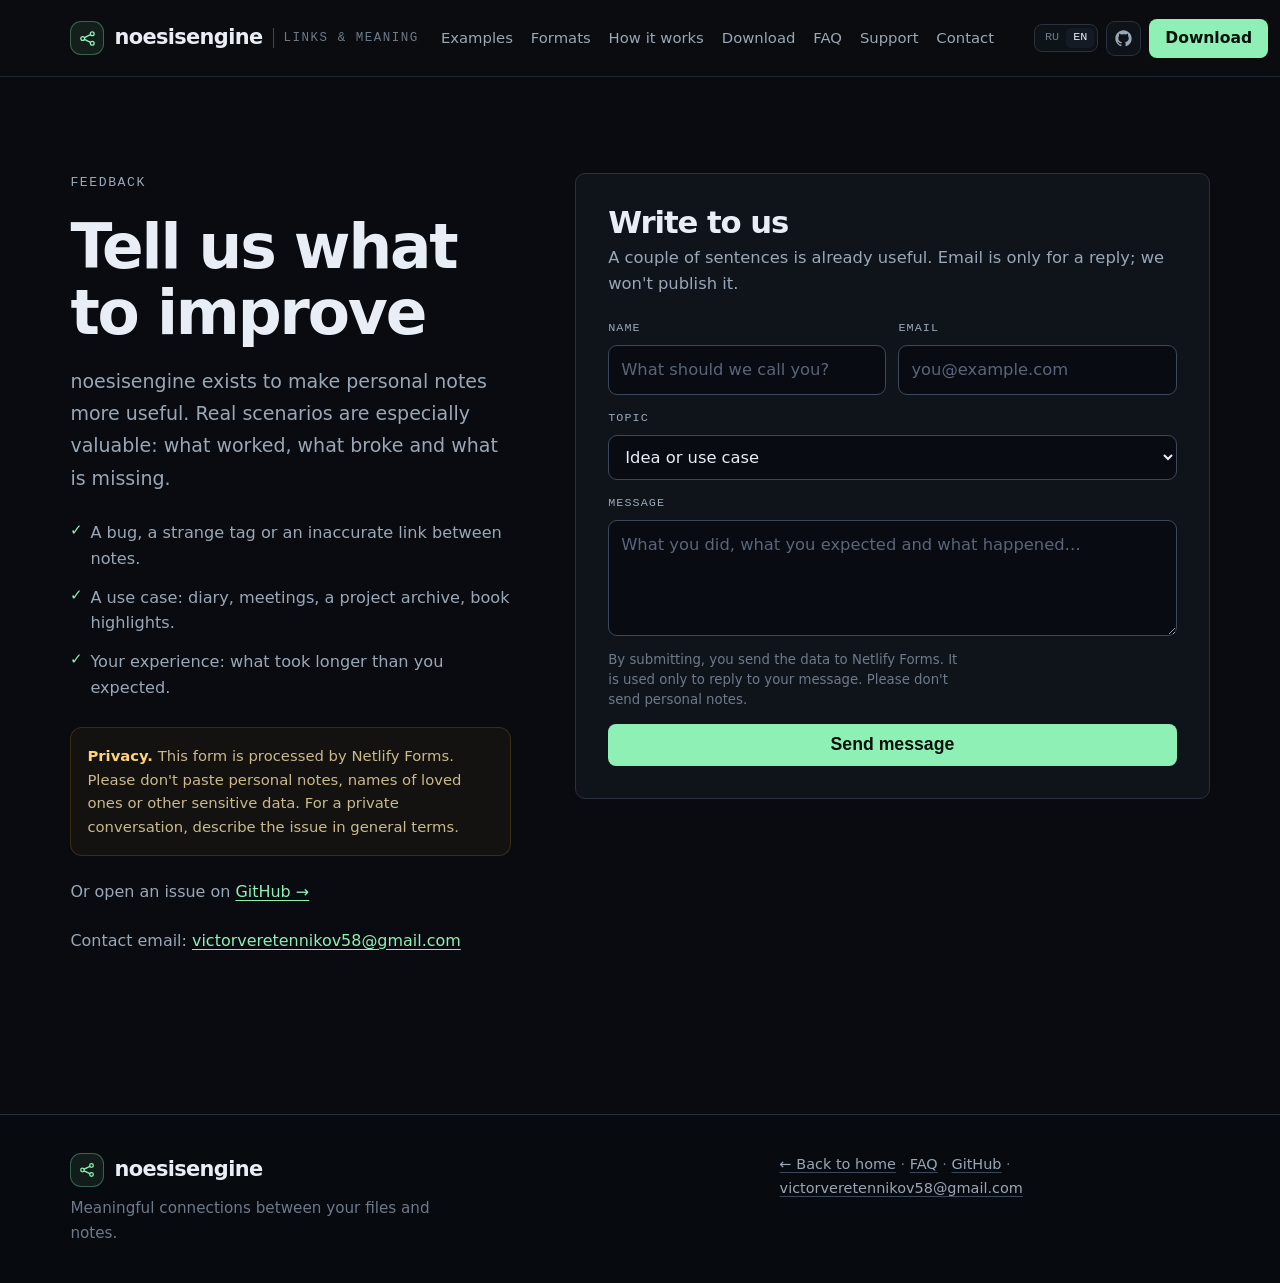
==== commit b6d16e27: "updated landing page - added usdt, ethereum, bitcoin for donates, added my email, added links to mas" ====
--- a/landings/feedback.html
+++ b/landings/feedback.html
@@ -4,8 +4,8 @@
   <meta charset="utf-8">
   <meta name="viewport" content="width=device-width, initial-scale=1">
   <meta name="theme-color" content="#0b0d10">
-  <title>Обратная связь — noesis</title>
-  <meta name="description" content="Оставить отзыв, сообщить об ошибке или предложить сценарий для noesis.">
+  <title>Обратная связь — noesisengine</title>
+  <meta name="description" content="Оставить отзыв, сообщить об ошибке или предложить сценарий для noesisengine.">
   <link rel="stylesheet" href="styles.css">
   <script src="app.js" defer></script>
 </head>
@@ -15,7 +15,7 @@
 
   <header class="site-header">
     <div class="wrap header-inner">
-      <a class="brand" href="index.html" aria-label="noesis — на главную" data-i18n-aria-label="common.brandAria">
+      <a class="brand" href="index.html" aria-label="noesisengine — на главную" data-i18n-aria-label="common.brandAria">
         <span class="brand-mark" aria-hidden="true">
           <svg width="19" height="19" viewBox="0 0 24 24" fill="none" stroke="currentColor" stroke-width="1.7" stroke-linecap="round" stroke-linejoin="round">
             <circle cx="6" cy="12" r="2.4"></circle>
@@ -24,16 +24,17 @@
             <path d="M8.2 10.9 15.8 7.1M8.2 13.1l7.6 3.8"></path>
           </svg>
         </span>
-        <span class="brand-name">noesis</span>
-        <span class="brand-sub" data-i18n="common.brandSub">второй мозг</span>
+        <span class="brand-name">noesisengine</span>
+        <span class="brand-sub" data-i18n="common.brandSub">связи и смысл</span>
       </a>
 
       <nav class="nav" aria-label="Основная навигация" data-i18n-aria-label="common.navAria">
+        <a href="index.html#examples" data-i18n="common.nav.examples">Примеры</a>
+        <a href="index.html#formats" data-i18n="common.nav.formats">Форматы</a>
         <a href="index.html#how" data-i18n="common.nav.how">Как работает</a>
-        <a href="index.html#free" data-i18n="common.nav.free">Бесплатно</a>
         <a href="index.html#downloads" data-i18n="common.nav.download">Скачать</a>
-        <a href="index.html#examples" data-i18n="common.nav.examples">Примеры</a>
         <a href="index.html#faq" data-i18n="common.nav.faq">FAQ</a>
+        <a href="index.html#support" data-i18n="common.nav.support">Поддержать</a>
         <a href="feedback.html" aria-current="page" data-i18n="common.nav.contact">Связаться</a>
       </nav>
 
@@ -42,6 +43,11 @@
           <button type="button" data-lang="ru" lang="ru">RU</button>
           <button type="button" data-lang="en" lang="en">EN</button>
         </div>
+        <a class="header-github" href="https://github.com/tritonJS826/noesis" target="_blank" rel="noopener" aria-label="noesisengine на GitHub" title="GitHub" data-i18n-aria-label="common.header.githubAria" data-i18n-title="common.header.githubTitle">
+          <svg width="17" height="17" viewBox="0 0 24 24" fill="currentColor" aria-hidden="true">
+            <path d="M12 .5C5.73.5.5 5.73.5 12c0 5.08 3.29 9.39 7.86 10.91.58.11.79-.25.79-.56 0-.28-.01-1.02-.02-2-3.2.7-3.88-1.54-3.88-1.54-.52-1.33-1.28-1.68-1.28-1.68-1.05-.72.08-.71.08-.71 1.16.08 1.77 1.19 1.77 1.19 1.03 1.77 2.7 1.26 3.36.96.1-.75.4-1.26.73-1.55-2.55-.29-5.23-1.28-5.23-5.7 0-1.26.45-2.29 1.19-3.1-.12-.29-.52-1.46.11-3.05 0 0 .97-.31 3.18 1.18a11.1 11.1 0 0 1 5.8 0c2.2-1.49 3.17-1.18 3.17-1.18.63 1.59.23 2.76.11 3.05.74.81 1.19 1.84 1.19 3.1 0 4.43-2.69 5.41-5.25 5.69.41.36.78 1.06.78 2.14 0 1.55-.01 2.8-.01 3.18 0 .31.21.68.8.56A11.51 11.51 0 0 0 23.5 12C23.5 5.73 18.27.5 12 .5z"/>
+          </svg>
+        </a>
         <a class="btn btn-small header-cta" href="index.html#downloads" data-i18n="common.header.download">Скачать</a>
       </div>
     </div>
@@ -53,7 +59,7 @@
         <aside class="feedback-aside">
           <div class="eyebrow" data-i18n="feedback.eyebrow">обратная связь</div>
           <h1 data-i18n="feedback.title">Расскажите, что улучшить</h1>
-          <p data-i18n="feedback.body">noesis делается для того, чтобы личные заметки становились полезнее.</p>
+          <p data-i18n="feedback.body">noesisengine делается для того, чтобы личные заметки становились полезнее.</p>
 
           <ul class="feedback-points">
             <li data-i18n="feedback.points.0">Ошибка, странный тег или неточная связь между заметками.</li>
@@ -64,6 +70,7 @@
           <div class="feedback-note" data-i18n="feedback.privacyNote"><strong>Приватность.</strong> Форма отправляется через Netlify Forms.</div>
 
           <p class="feedback-github" data-i18n="feedback.github">Или откройте issue в GitHub →</p>
+          <p class="feedback-github" data-i18n="feedback.email">Почта для связи: <a href="mailto:victorveretennikov58@gmail.com">victorveretennikov58@gmail.com</a></p>
         </aside>
 
         <div class="feedback-card">
@@ -117,12 +124,12 @@
               <path d="M8.2 10.9 15.8 7.1M8.2 13.1l7.6 3.8"></path>
             </svg>
           </span>
-          <span class="brand-name">noesis</span>
+          <span class="brand-name">noesisengine</span>
         </a>
-        <p data-i18n="common.footer.tagline">Локальный второй мозг из обычных Markdown-заметок.</p>
+        <p data-i18n="common.footer.tagline">Смысловые связи между вашими файлами и заметками.</p>
       </div>
       <div class="footer-meta">
-        <p data-i18n="feedback.footer.meta"><a href="index.html">← На главную</a> · <a href="index.html#faq">FAQ</a></p>
+        <p data-i18n="feedback.footer.meta"><a href="index.html">← На главную</a> · <a href="index.html#faq">FAQ</a> · <a href="https://github.com/tritonJS826/noesis">GitHub</a> · <a href="mailto:victorveretennikov58@gmail.com">victorveretennikov58@gmail.com</a></p>
       </div>
     </div>
   </footer>
--- a/landings/styles.css
+++ b/landings/styles.css
@@ -151,8 +151,12 @@
     .nav a { transition: color .18s ease; }
     .nav a:hover { color: var(--text); }
 
-    @media (max-width: 1120px) and (min-width: 1000px) {
+    @media (max-width: 1320px) and (min-width: 1000px) {
       .nav { gap: 12px; font-size: .78rem; }
+    }
+
+    @media (max-width: 1250px) and (min-width: 1000px) {
+      .brand-sub { display: none; }
     }
 
     .header-actions {
@@ -1849,3 +1853,166 @@
       h1 { font-size: 2.25rem; }
       .window-body { padding: 18px; }
     }
+
+    /* ── github + support ────────────────────────────────── */
+
+    .header-github {
+      display: grid;
+      place-items: center;
+      width: 35px;
+      height: 35px;
+      border: 1px solid var(--line);
+      border-radius: 9px;
+      background: rgba(17, 22, 31, .7);
+      color: var(--muted);
+      transition: color .18s ease, border-color .18s ease;
+    }
+
+    .header-github:hover { color: var(--text); border-color: var(--line-bright); }
+
+    .support-grid {
+      display: grid;
+      grid-template-columns: repeat(2, minmax(0, 1fr));
+      gap: 16px;
+    }
+
+    .format-chips {
+      display: flex;
+      flex-wrap: wrap;
+      gap: 8px;
+      margin-top: 20px;
+    }
+
+    .format-chips span {
+      padding: 5px 9px;
+      border: 1px solid var(--line);
+      border-radius: 6px;
+      background: #0a0e13;
+      color: var(--muted);
+      font-family: var(--mono);
+      font-size: .73rem;
+    }
+
+    .support-card {
+      padding: clamp(22px, 3vw, 30px);
+      border: 1px solid var(--line);
+      border-radius: 10px;
+      background: var(--surface);
+    }
+
+    .support-kicker {
+      margin-bottom: 24px;
+      color: var(--mint);
+      font-family: var(--mono);
+      font-size: .66rem;
+      letter-spacing: .14em;
+      text-transform: uppercase;
+    }
+
+    .support-card h3 { margin-bottom: 10px; }
+    .support-card p { color: var(--muted); font-size: .9rem; line-height: 1.65; }
+
+    .support-card p a {
+      color: var(--mint);
+      text-decoration: underline;
+      text-underline-offset: 3px;
+    }
+
+    .support-card code {
+      padding: 1px 5px;
+      border: 1px solid var(--line);
+      border-radius: 5px;
+      background: #0a0e13;
+      color: var(--text);
+      font-size: .85em;
+    }
+
+    .support-action { margin-top: 6px; }
+
+    .wallet-list {
+      display: grid;
+      gap: 8px;
+      margin: 18px 0 0;
+      padding: 0;
+      list-style: none;
+    }
+
+    .wallet-list li {
+      padding: 11px 12px;
+      border: 1px solid var(--line);
+      border-radius: 7px;
+      background: #0a0e13;
+    }
+
+    .wallet-head {
+      display: flex;
+      align-items: baseline;
+      justify-content: space-between;
+      gap: 12px;
+      margin-bottom: 5px;
+    }
+
+    .wallet-name {
+      color: var(--mint);
+      font-family: var(--mono);
+      font-size: .76rem;
+      font-weight: 700;
+    }
+
+    .wallet-network {
+      color: var(--dim);
+      font-family: var(--mono);
+      font-size: .64rem;
+      letter-spacing: .04em;
+      text-align: right;
+    }
+
+    .wallet-address {
+      display: block;
+      color: var(--muted);
+      font-size: .7rem;
+      line-height: 1.5;
+      overflow-wrap: anywhere;
+      user-select: all;
+    }
+
+    .support-community {
+      display: flex;
+      flex-wrap: wrap;
+      align-items: center;
+      gap: 10px 16px;
+      margin-top: 18px;
+      padding: 15px 18px;
+      border: 1px solid rgba(143, 240, 181, .16);
+      border-radius: 10px;
+      background: rgba(143, 240, 181, .045);
+      color: var(--muted);
+      font-size: .85rem;
+    }
+
+    .support-community a {
+      color: var(--mint);
+      font-family: var(--mono);
+      font-size: .8rem;
+      text-decoration: underline;
+      text-underline-offset: 3px;
+    }
+
+    @media (max-width: 900px) {
+      .support-grid { grid-template-columns: 1fr; }
+    }
+
+    @media (max-width: 620px) {
+      .header-contact-icon { display: none; }
+      .wallet-head { align-items: flex-start; flex-direction: column; gap: 2px; }
+      .wallet-network { text-align: left; }
+      .support-community { align-items: flex-start; flex-direction: column; }
+    }
+
+    @media (max-width: 480px) {
+      .header-inner { gap: 10px; }
+      .header-actions { gap: 6px; }
+      .header-github { width: 32px; height: 32px; }
+      .header-cta { padding: 0 11px; font-size: .78rem; }
+      .brand-name { font-size: 1.02rem; }
+    }
